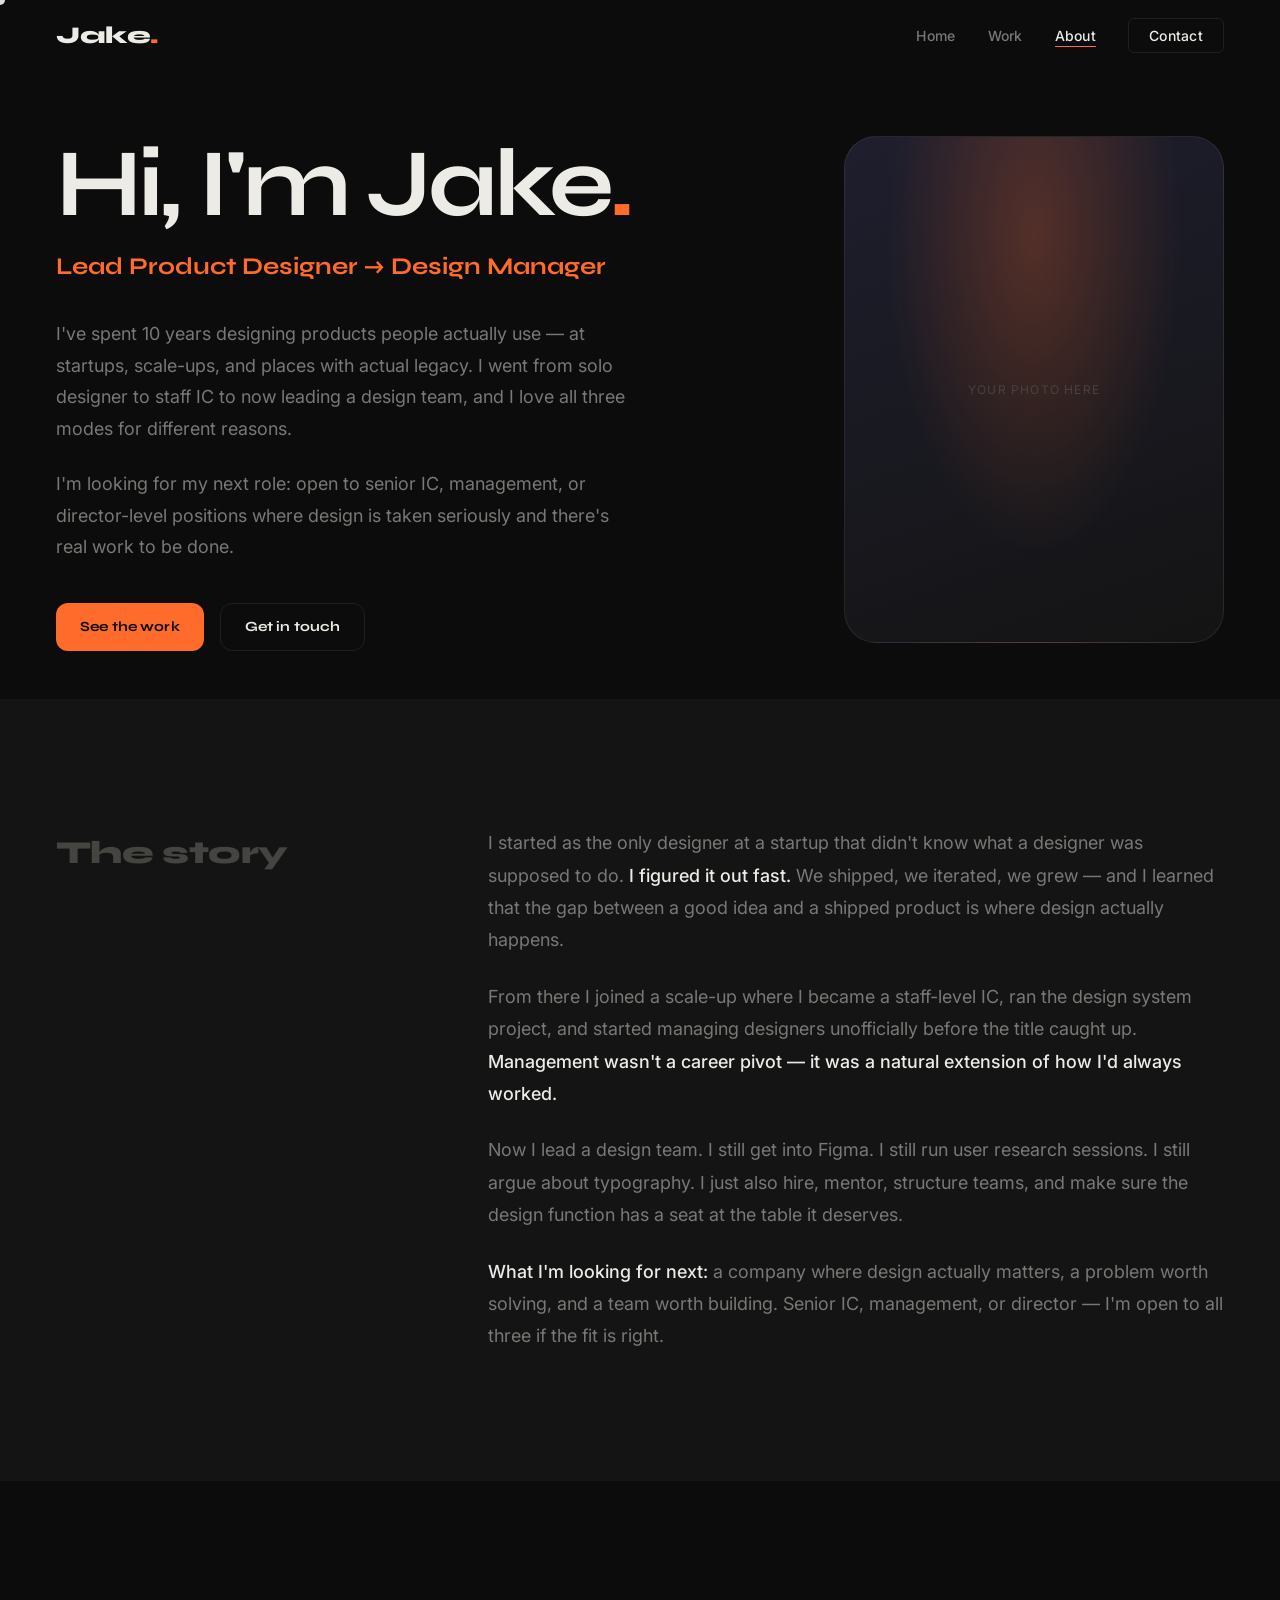
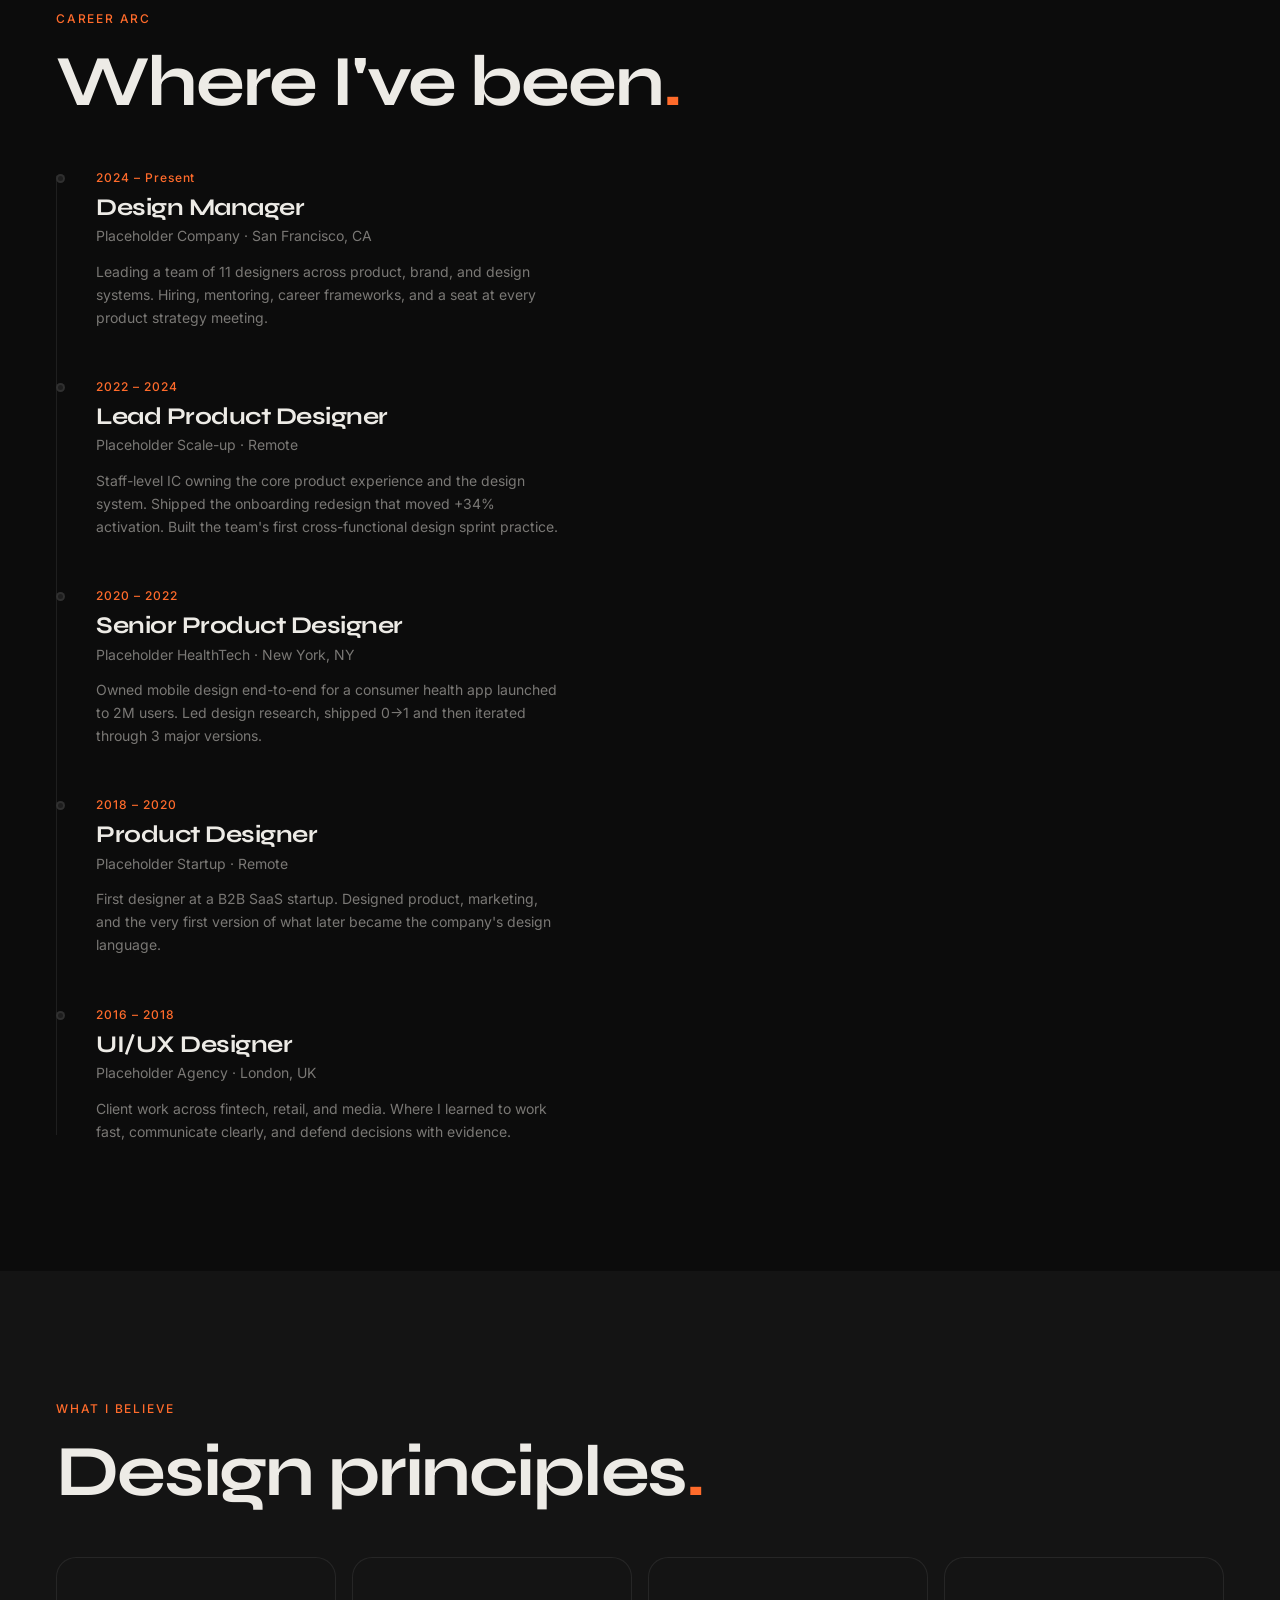
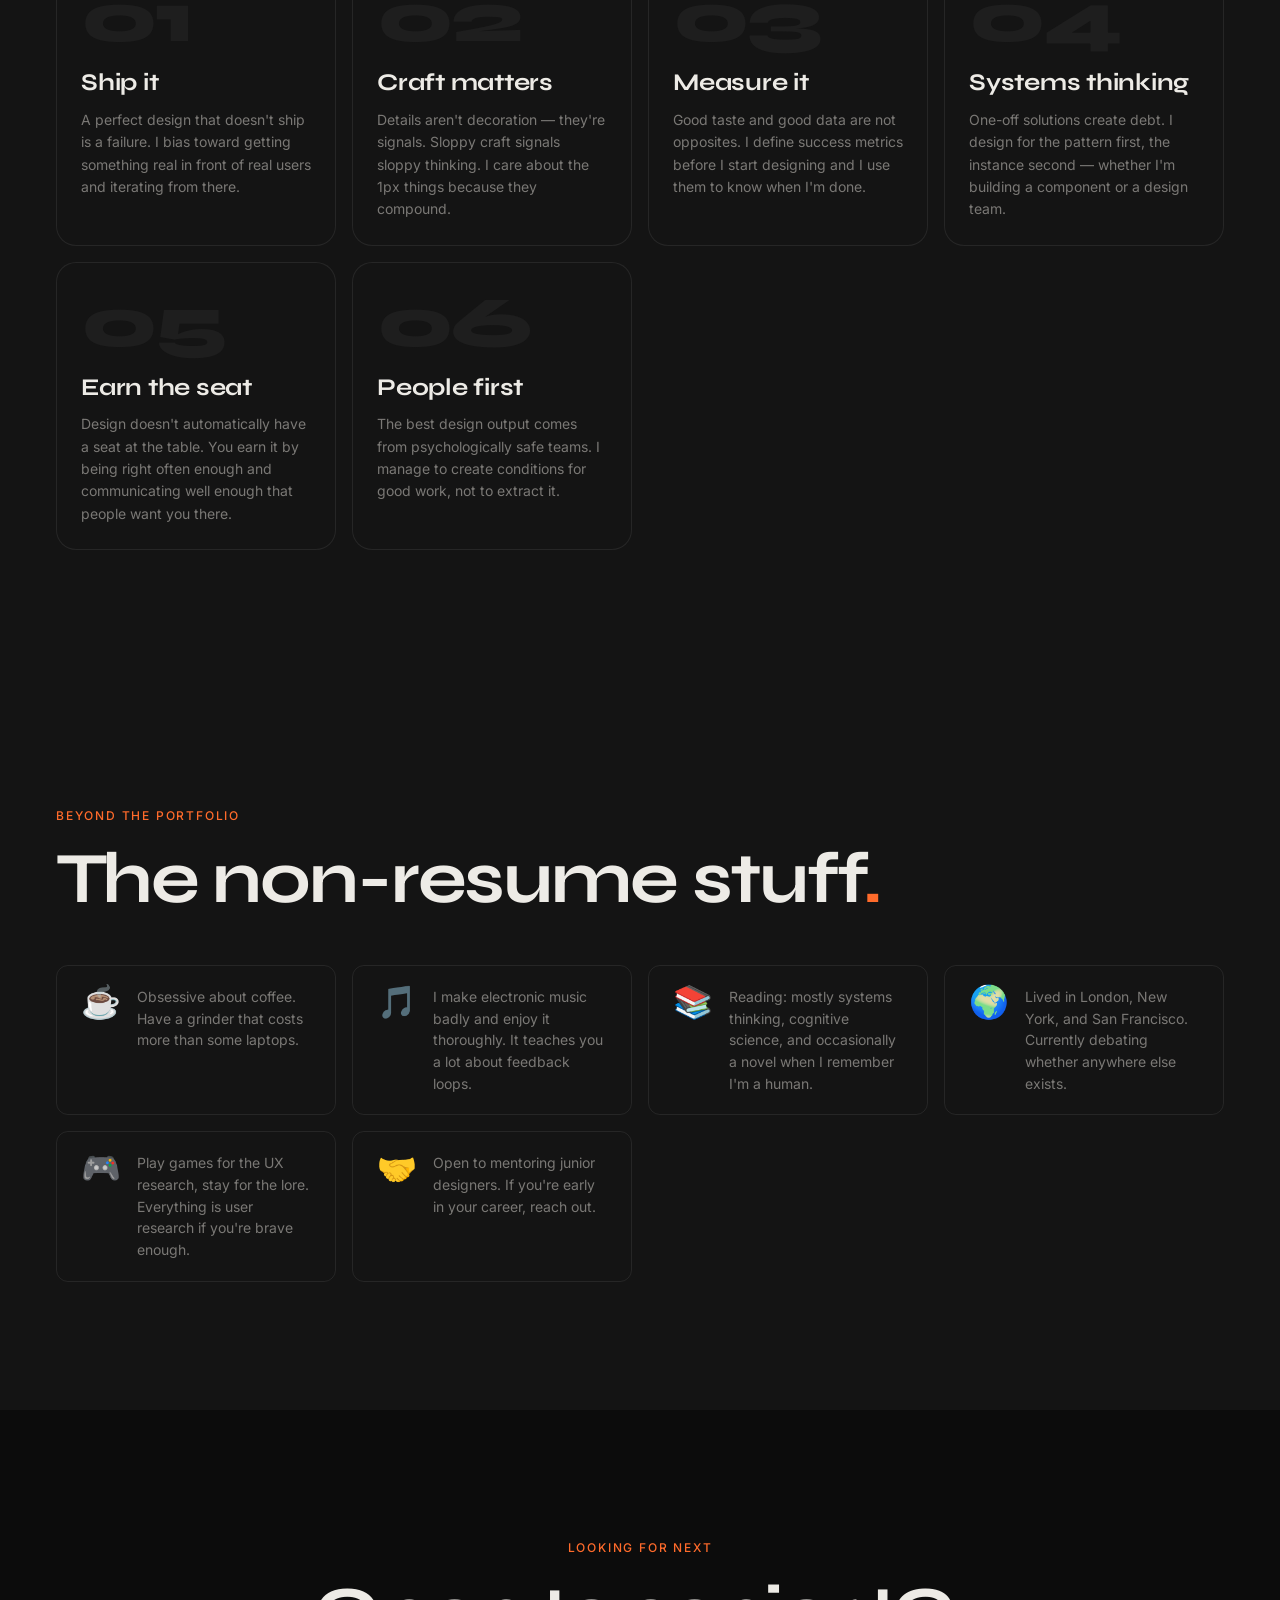
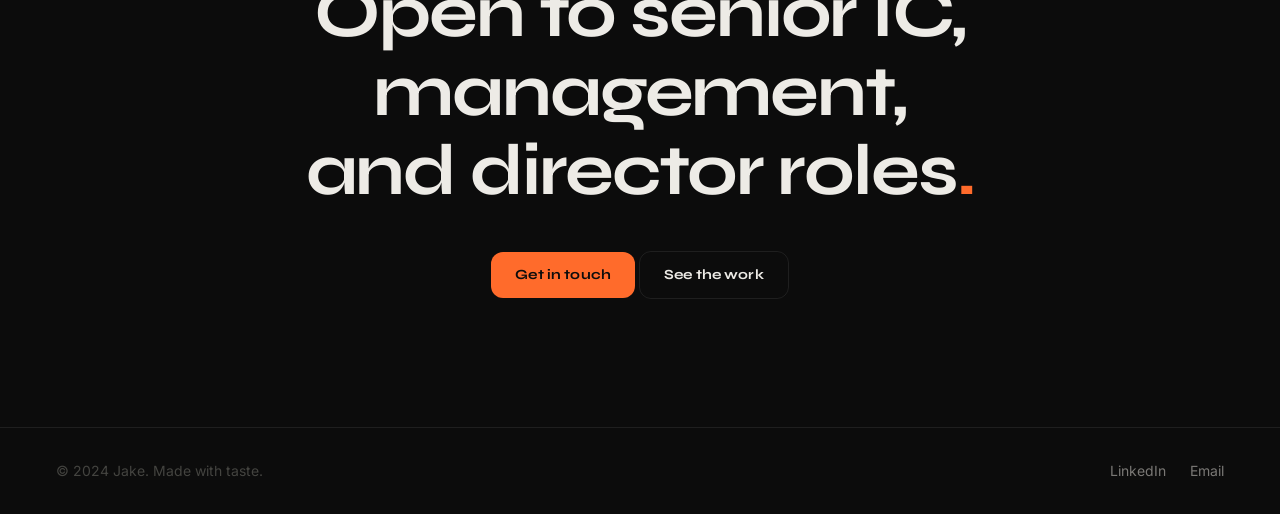
==== about.html @ c05b0c50 "Initial portfolio build — four pages, motion, Spline hero Co-Authored-By: Claude Sonnet 4.6 <noreply" ====
<!DOCTYPE html>
<html lang="en">
<head>
  <meta charset="UTF-8">
  <meta name="viewport" content="width=device-width, initial-scale=1.0">
  <title>About — Jake, Design Manager</title>
  <meta name="description" content="Jake's story — 10 years as a product designer, now leading design teams. IC roots, management mindset, strong opinions about craft.">

  <meta property="og:title" content="About — Jake, Design Manager">
  <meta property="og:description" content="10 years IC. Now building teams. The full story.">
  <meta property="og:image" content="/assets/og/about.png">
  <meta property="og:type" content="website">

  <meta name="twitter:card" content="summary_large_image">
  <meta name="twitter:image" content="/assets/og/about.png">

  <link rel="icon" type="image/svg+xml" href="data:image/svg+xml,<svg xmlns='http://www.w3.org/2000/svg' viewBox='0 0 100 100'><text y='.9em' font-size='90'>J</text></svg>">

  <link rel="preconnect" href="https://fonts.googleapis.com">
  <link rel="preconnect" href="https://fonts.gstatic.com" crossorigin>
  <link href="https://fonts.googleapis.com/css2?family=Syne:wght@400;700;800&family=Inter:wght@400;500&display=swap" rel="stylesheet">

  <link rel="stylesheet" href="css/tokens.css">
  <link rel="stylesheet" href="css/reset.css">
  <link rel="stylesheet" href="css/global.css">
  <link rel="stylesheet" href="css/about.css">
</head>
<body>

  <div class="cursor" aria-hidden="true">
    <div class="cursor__dot"></div>
    <div class="cursor__ring"></div>
  </div>

  <div class="page-overlay" aria-hidden="true"></div>

  <nav class="nav" role="navigation" aria-label="Main navigation">
    <div class="nav__inner container">
      <a href="index.html" class="nav__logo">Jake<span class="accent">.</span></a>
      <button class="nav__toggle" aria-label="Toggle menu" aria-expanded="false">
        <span></span>
        <span></span>
      </button>
      <ul class="nav__links" role="list">
        <li><a href="index.html" class="nav__link">Home</a></li>
        <li><a href="projects.html" class="nav__link">Work</a></li>
        <li><a href="about.html" class="nav__link" aria-current="page">About</a></li>
        <li><a href="contact.html" class="nav__link nav__link--cta">Contact</a></li>
      </ul>
    </div>
  </nav>

  <main id="main">

    <!-- ── About Hero ─────────────────────────────── -->
    <section class="about-hero container">
      <div class="about-hero__inner reveal">
        <div class="about-hero__content">
          <h1 class="about-hero__name">Hi, I'm Jake<span class="accent">.</span></h1>
          <p class="about-hero__title">Lead Product Designer → Design Manager</p>
          <p class="about-hero__intro">
            I've spent 10 years designing products people actually use — at startups, scale-ups, and places with actual legacy. I went from solo designer to staff IC to now leading a design team, and I love all three modes for different reasons.
          </p>
          <p class="about-hero__intro" style="margin-top: -1rem;">
            I'm looking for my next role: open to senior IC, management, or director-level positions where design is taken seriously and there's real work to be done.
          </p>
          <div style="display:flex; gap: var(--space-4); flex-wrap: wrap;">
            <a href="projects.html" class="btn btn--primary magnetic">See the work</a>
            <a href="contact.html" class="btn btn--ghost magnetic">Get in touch</a>
          </div>
        </div>
        <div class="about-hero__photo" role="img" aria-label="Photo of Jake"></div>
      </div>
    </section>

    <!-- ── Story ─────────────────────────────────── -->
    <section class="story section">
      <div class="container story__inner reveal">
        <p class="story__label">The story</p>
        <div class="story__body">
          <p>
            I started as the only designer at a startup that didn't know what a designer was supposed to do. <strong>I figured it out fast.</strong> We shipped, we iterated, we grew — and I learned that the gap between a good idea and a shipped product is where design actually happens.
          </p>
          <p>
            From there I joined a scale-up where I became a staff-level IC, ran the design system project, and started managing designers unofficially before the title caught up. <strong>Management wasn't a career pivot — it was a natural extension of how I'd always worked.</strong>
          </p>
          <p>
            Now I lead a design team. I still get into Figma. I still run user research sessions. I still argue about typography. I just also hire, mentor, structure teams, and make sure the design function has a seat at the table it deserves.
          </p>
          <p>
            <strong>What I'm looking for next:</strong> a company where design actually matters, a problem worth solving, and a team worth building. Senior IC, management, or director — I'm open to all three if the fit is right.
          </p>
        </div>
      </div>
    </section>

    <!-- ── Career Arc ─────────────────────────────── -->
    <section class="section container">
      <p class="section-label reveal">Career Arc</p>
      <h2 class="section-title reveal" style="max-width: 16ch;">Where I've been<span class="accent">.</span></h2>

      <div class="career__timeline">

        <div class="career__item reveal">
          <p class="career__year">2024 – Present</p>
          <h3 class="career__role">Design Manager</h3>
          <p class="career__company">Placeholder Company · San Francisco, CA</p>
          <p class="career__desc">Leading a team of 11 designers across product, brand, and design systems. Hiring, mentoring, career frameworks, and a seat at every product strategy meeting.</p>
        </div>

        <div class="career__item reveal">
          <p class="career__year">2022 – 2024</p>
          <h3 class="career__role">Lead Product Designer</h3>
          <p class="career__company">Placeholder Scale-up · Remote</p>
          <p class="career__desc">Staff-level IC owning the core product experience and the design system. Shipped the onboarding redesign that moved +34% activation. Built the team's first cross-functional design sprint practice.</p>
        </div>

        <div class="career__item reveal">
          <p class="career__year">2020 – 2022</p>
          <h3 class="career__role">Senior Product Designer</h3>
          <p class="career__company">Placeholder HealthTech · New York, NY</p>
          <p class="career__desc">Owned mobile design end-to-end for a consumer health app launched to 2M users. Led design research, shipped 0→1 and then iterated through 3 major versions.</p>
        </div>

        <div class="career__item reveal">
          <p class="career__year">2018 – 2020</p>
          <h3 class="career__role">Product Designer</h3>
          <p class="career__company">Placeholder Startup · Remote</p>
          <p class="career__desc">First designer at a B2B SaaS startup. Designed product, marketing, and the very first version of what later became the company's design language.</p>
        </div>

        <div class="career__item reveal">
          <p class="career__year">2016 – 2018</p>
          <h3 class="career__role">UI/UX Designer</h3>
          <p class="career__company">Placeholder Agency · London, UK</p>
          <p class="career__desc">Client work across fintech, retail, and media. Where I learned to work fast, communicate clearly, and defend decisions with evidence.</p>
        </div>

      </div>
    </section>

    <!-- ── Values ─────────────────────────────────── -->
    <section class="section" style="background: var(--bg-2); padding-inline: 0;">
      <div class="container">
        <p class="section-label reveal">What I believe</p>
        <h2 class="section-title reveal">Design principles<span class="accent">.</span></h2>

        <div class="values__grid">

          <div class="value-card reveal">
            <p class="value-card__number">01</p>
            <h3 class="value-card__title">Ship it</h3>
            <p class="value-card__desc">A perfect design that doesn't ship is a failure. I bias toward getting something real in front of real users and iterating from there.</p>
          </div>

          <div class="value-card reveal">
            <p class="value-card__number">02</p>
            <h3 class="value-card__title">Craft matters</h3>
            <p class="value-card__desc">Details aren't decoration — they're signals. Sloppy craft signals sloppy thinking. I care about the 1px things because they compound.</p>
          </div>

          <div class="value-card reveal">
            <p class="value-card__number">03</p>
            <h3 class="value-card__title">Measure it</h3>
            <p class="value-card__desc">Good taste and good data are not opposites. I define success metrics before I start designing and I use them to know when I'm done.</p>
          </div>

          <div class="value-card reveal">
            <p class="value-card__number">04</p>
            <h3 class="value-card__title">Systems thinking</h3>
            <p class="value-card__desc">One-off solutions create debt. I design for the pattern first, the instance second — whether I'm building a component or a design team.</p>
          </div>

          <div class="value-card reveal">
            <p class="value-card__number">05</p>
            <h3 class="value-card__title">Earn the seat</h3>
            <p class="value-card__desc">Design doesn't automatically have a seat at the table. You earn it by being right often enough and communicating well enough that people want you there.</p>
          </div>

          <div class="value-card reveal">
            <p class="value-card__number">06</p>
            <h3 class="value-card__title">People first</h3>
            <p class="value-card__desc">The best design output comes from psychologically safe teams. I manage to create conditions for good work, not to extract it.</p>
          </div>

        </div>
      </div>
    </section>

    <!-- ── Fun Facts ──────────────────────────────── -->
    <section class="fun-facts section">
      <div class="container">
        <p class="section-label reveal">Beyond the portfolio</p>
        <h2 class="section-title reveal">The non-resume stuff<span class="accent">.</span></h2>

        <ul class="facts-list" role="list">
          <li class="fact-item reveal">
            <span class="fact-item__emoji" aria-hidden="true">☕</span>
            <p class="fact-item__text">Obsessive about coffee. Have a grinder that costs more than some laptops.</p>
          </li>
          <li class="fact-item reveal">
            <span class="fact-item__emoji" aria-hidden="true">🎵</span>
            <p class="fact-item__text">I make electronic music badly and enjoy it thoroughly. It teaches you a lot about feedback loops.</p>
          </li>
          <li class="fact-item reveal">
            <span class="fact-item__emoji" aria-hidden="true">📚</span>
            <p class="fact-item__text">Reading: mostly systems thinking, cognitive science, and occasionally a novel when I remember I'm a human.</p>
          </li>
          <li class="fact-item reveal">
            <span class="fact-item__emoji" aria-hidden="true">🌍</span>
            <p class="fact-item__text">Lived in London, New York, and San Francisco. Currently debating whether anywhere else exists.</p>
          </li>
          <li class="fact-item reveal">
            <span class="fact-item__emoji" aria-hidden="true">🎮</span>
            <p class="fact-item__text">Play games for the UX research, stay for the lore. Everything is user research if you're brave enough.</p>
          </li>
          <li class="fact-item reveal">
            <span class="fact-item__emoji" aria-hidden="true">🤝</span>
            <p class="fact-item__text">Open to mentoring junior designers. If you're early in your career, reach out.</p>
          </li>
        </ul>
      </div>
    </section>

    <!-- ── CTA ───────────────────────────────────── -->
    <section class="contact-cta section">
      <div class="container">
        <div class="reveal" style="text-align:center">
          <p class="section-label">Looking for next</p>
          <h2 class="contact-cta__title" style="font-size: var(--text-3xl); letter-spacing:-0.03em; line-height:1.1; margin-bottom: var(--space-10);">
            Open to senior IC, management,<br>and director roles<span class="accent">.</span>
          </h2>
          <div class="contact-cta__actions">
            <a href="contact.html" class="btn btn--primary magnetic">Get in touch</a>
            <a href="projects.html" class="btn btn--ghost magnetic">See the work</a>
          </div>
        </div>
      </div>
    </section>

  </main>

  <footer class="footer">
    <div class="container footer__inner">
      <p class="footer__copy">© 2024 Jake. Made with taste.</p>
      <div class="footer__links">
        <a href="https://linkedin.com/in/jake" target="_blank" rel="noopener noreferrer">LinkedIn</a>
        <a href="mailto:hello@jake.design">Email</a>
      </div>
    </div>
  </footer>

  <script src="js/cursor.js" defer></script>
  <script src="js/transitions.js" defer></script>
  <script src="js/reveal.js" defer></script>
  <script src="js/tilt.js" defer></script>
  <script src="js/magnetic.js" defer></script>
  <script src="js/easter-egg.js" defer></script>
  <script src="js/nav.js" defer></script>

</body>
</html>
---- css/tokens.css ----
:root {
  --bg:            #0C0C0C;
  --bg-2:          #141414;
  --bg-3:          #1E1E1E;
  --text:          #EDEBE6;
  --text-muted:    #7A7875;
  --text-dim:      #444440;
  --accent:        #FF6B2B;
  --accent-light:  #FF8F5A;
  --accent-bg:     rgba(255, 107, 43, 0.12);
  --border:        rgba(255, 255, 255, 0.08);
  --border-hover:  rgba(255, 255, 255, 0.16);

  --font-display: 'Syne', sans-serif;
  --font-body:    'Inter', sans-serif;

  --text-xs:   0.75rem;
  --text-s:    0.875rem;
  --text-base: 1rem;
  --text-m:    1.125rem;
  --text-l:    1.5rem;
  --text-xl:   2rem;
  --text-2xl:  3rem;
  --text-3xl:  clamp(2.5rem, 6vw, 4.5rem);
  --text-4xl:  clamp(3rem, 8vw, 6rem);

  --space-1:  0.25rem;
  --space-2:  0.5rem;
  --space-3:  0.75rem;
  --space-4:  1rem;
  --space-5:  1.25rem;
  --space-6:  1.5rem;
  --space-8:  2rem;
  --space-10: 2.5rem;
  --space-12: 3rem;
  --space-16: 4rem;
  --space-20: 5rem;
  --space-24: 6rem;
  --space-32: 8rem;

  --container: 1280px;
  --gutter:    clamp(1.25rem, 5vw, 3.5rem);
  --nav-h:     72px;

  --radius-s:  6px;
  --radius-m:  12px;
  --radius-l:  20px;
  --radius-xl: 32px;

  --ease-expo:    cubic-bezier(0.16, 1, 0.3, 1);
  --ease-in-out:  cubic-bezier(0.65, 0, 0.35, 1);
  --ease-spring:  cubic-bezier(0.34, 1.56, 0.64, 1);

  --dur-fast: 150ms;
  --dur-base: 300ms;
  --dur-slow: 600ms;
  --dur-page: 450ms;
}
---- css/global.css ----
/* ── Layout ─────────────────────────────────────── */
.container {
  max-width: var(--container);
  margin-inline: auto;
  padding-inline: var(--gutter);
}

.section {
  padding-block: clamp(5rem, 10vw, 9rem);
}

/* ── Custom Cursor ──────────────────────────────── */
@media (pointer: fine) {
  body { cursor: none; }
  a, button, [role="button"] { cursor: none; }
}

.cursor {
  position: fixed;
  top: 0; left: 0;
  pointer-events: none;
  z-index: 9999;
  mix-blend-mode: difference;
}

.cursor__dot {
  position: absolute;
  width: 10px; height: 10px;
  background: var(--text);
  border-radius: 50%;
  transform: translate(-50%, -50%);
  transition: width var(--dur-base) var(--ease-expo),
              height var(--dur-base) var(--ease-expo),
              opacity var(--dur-base);
}

.cursor__ring {
  position: absolute;
  width: 40px; height: 40px;
  border: 1.5px solid var(--text);
  border-radius: 50%;
  transform: translate(-50%, -50%);
  transition: width var(--dur-slow) var(--ease-expo),
              height var(--dur-slow) var(--ease-expo),
              opacity var(--dur-slow);
}

body.cursor-hover .cursor__dot { width: 6px; height: 6px; opacity: 0.5; }
body.cursor-hover .cursor__ring { width: 56px; height: 56px; }
body.cursor-clicking .cursor__dot { width: 14px; height: 14px; }
body.cursor-clicking .cursor__ring { width: 32px; height: 32px; }

/* ── Page Transition ────────────────────────────── */
.page-overlay {
  position: fixed;
  inset: 0;
  background: var(--bg);
  z-index: 9000;
  pointer-events: none;
  opacity: 0;
  transition: opacity var(--dur-page) var(--ease-in-out);
}
.page-overlay.active { opacity: 1; pointer-events: all; }

main {
  opacity: 1;
  transform: translateY(0);
  transition: opacity var(--dur-page) var(--ease-expo),
              transform var(--dur-page) var(--ease-expo);
}
main.page-enter {
  opacity: 0;
  transform: translateY(24px);
}

/* ── Navigation ─────────────────────────────────── */
.nav {
  position: fixed;
  top: 0; left: 0; right: 0;
  z-index: 100;
  height: var(--nav-h);
  transition: background var(--dur-base), backdrop-filter var(--dur-base);
}

.nav.scrolled {
  background: rgba(12, 12, 12, 0.8);
  backdrop-filter: blur(20px);
  -webkit-backdrop-filter: blur(20px);
  border-bottom: 1px solid var(--border);
}

.nav__inner {
  display: flex;
  align-items: center;
  justify-content: space-between;
  height: 100%;
}

.nav__logo {
  font-family: var(--font-display);
  font-weight: 800;
  font-size: var(--text-l);
  letter-spacing: -0.02em;
  transition: opacity var(--dur-fast);
}
.nav__logo:hover { opacity: 0.7; }
.nav__logo .accent { color: var(--accent); }

.nav__links {
  display: flex;
  align-items: center;
  gap: var(--space-8);
}

.nav__link {
  font-size: var(--text-s);
  font-weight: 500;
  letter-spacing: 0.02em;
  color: var(--text-muted);
  transition: color var(--dur-fast);
  position: relative;
}
.nav__link::after {
  content: '';
  position: absolute;
  bottom: -3px;
  left: 0; right: 0;
  height: 1px;
  background: var(--accent);
  transform: scaleX(0);
  transform-origin: left;
  transition: transform var(--dur-base) var(--ease-expo);
}
.nav__link:hover,
.nav__link[aria-current="page"] { color: var(--text); }
.nav__link:hover::after,
.nav__link[aria-current="page"]::after { transform: scaleX(1); }

.nav__link--cta {
  color: var(--text);
  border: 1px solid var(--border);
  padding: var(--space-2) var(--space-5);
  border-radius: var(--radius-s);
  transition: border-color var(--dur-fast), background var(--dur-fast);
}
.nav__link--cta::after { display: none; }
.nav__link--cta:hover {
  border-color: var(--accent);
  background: var(--accent-bg);
  color: var(--text);
}

.nav__toggle {
  display: none;
  flex-direction: column;
  gap: 5px;
  padding: var(--space-2);
}
.nav__toggle span {
  display: block;
  width: 24px; height: 1.5px;
  background: var(--text);
  transition: transform var(--dur-base) var(--ease-expo), opacity var(--dur-base);
}
.nav__toggle[aria-expanded="true"] span:nth-child(1) { transform: translateY(6.5px) rotate(45deg); }
.nav__toggle[aria-expanded="true"] span:nth-child(2) { transform: translateY(-6.5px) rotate(-45deg); }

@media (max-width: 768px) {
  .nav__toggle { display: flex; }
  .nav__links {
    position: fixed;
    inset: 0;
    flex-direction: column;
    justify-content: center;
    background: var(--bg);
    opacity: 0;
    pointer-events: none;
    transition: opacity var(--dur-base) var(--ease-expo);
    font-size: var(--text-xl);
    gap: var(--space-8);
  }
  .nav__links.open { opacity: 1; pointer-events: all; }
  .nav__link { font-size: var(--text-xl); color: var(--text); }
  .nav__link--cta { border: none; padding: 0; }
}

/* ── Shared Buttons ─────────────────────────────── */
.btn {
  display: inline-flex;
  align-items: center;
  gap: var(--space-2);
  padding: var(--space-3) var(--space-6);
  border-radius: var(--radius-m);
  font-family: var(--font-display);
  font-weight: 700;
  font-size: var(--text-s);
  letter-spacing: 0.01em;
  transition: background var(--dur-base) var(--ease-expo),
              color var(--dur-base),
              border-color var(--dur-base),
              transform var(--dur-base) var(--ease-spring),
              box-shadow var(--dur-base);
  position: relative;
  overflow: hidden;
}

.btn--primary {
  background: var(--accent);
  color: var(--bg);
}
.btn--primary:hover {
  background: var(--accent-light);
  transform: translateY(-2px);
  box-shadow: 0 12px 32px rgba(255, 107, 43, 0.35);
}

.btn--ghost {
  border: 1px solid var(--border);
  color: var(--text);
}
.btn--ghost:hover {
  border-color: var(--accent);
  color: var(--accent);
  transform: translateY(-2px);
}

/* ── Section Labels ─────────────────────────────── */
.section-label {
  font-size: var(--text-xs);
  font-weight: 500;
  letter-spacing: 0.15em;
  text-transform: uppercase;
  color: var(--accent);
  margin-bottom: var(--space-4);
}

.section-title {
  font-size: var(--text-3xl);
  letter-spacing: -0.03em;
  line-height: 1.05;
  margin-bottom: var(--space-12);
}

.section-header {
  margin-bottom: var(--space-12);
}

.section-footer {
  margin-top: var(--space-12);
  text-align: center;
}

/* ── Project Cards ──────────────────────────────── */
.projects-grid {
  display: grid;
  grid-template-columns: repeat(auto-fill, minmax(340px, 1fr));
  gap: var(--space-6);
}

.project-card {
  background: var(--bg-2);
  border-radius: var(--radius-l);
  overflow: hidden;
  border: 1px solid var(--border);
  transition: border-color var(--dur-base), transform var(--dur-slow) var(--ease-expo),
              box-shadow var(--dur-slow) var(--ease-expo);
  transform-style: preserve-3d;
  will-change: transform;
}
.project-card:hover {
  border-color: var(--border-hover);
  box-shadow: 0 24px 60px rgba(0, 0, 0, 0.5);
}

.project-card__link { display: block; }

.project-card__visual {
  aspect-ratio: 16 / 10;
  background: var(--grad, var(--bg-3));
  position: relative;
  overflow: hidden;
}
.project-card__visual-inner {
  position: absolute;
  inset: 0;
  background:
    radial-gradient(circle at 30% 50%, rgba(255,255,255,0.04) 0%, transparent 60%),
    radial-gradient(circle at 80% 20%, rgba(255,255,255,0.03) 0%, transparent 50%);
}

.project-card__body {
  padding: var(--space-6);
}

.project-card__tags {
  display: flex;
  flex-wrap: wrap;
  gap: var(--space-2);
  margin-bottom: var(--space-4);
}

.tag {
  font-size: var(--text-xs);
  font-weight: 500;
  letter-spacing: 0.05em;
  padding: var(--space-1) var(--space-3);
  border-radius: 100px;
  border: 1px solid var(--border);
  color: var(--text-muted);
  transition: border-color var(--dur-fast), color var(--dur-fast);
}
.project-card:hover .tag { border-color: var(--border-hover); }

.project-card__title {
  font-size: var(--text-l);
  letter-spacing: -0.02em;
  margin-bottom: var(--space-2);
  transition: color var(--dur-fast);
}
.project-card:hover .project-card__title { color: var(--accent-light); }

.project-card__desc {
  font-size: var(--text-s);
  color: var(--text-muted);
  line-height: 1.55;
  margin-bottom: var(--space-5);
}

.project-card__metrics {
  display: flex;
  flex-wrap: wrap;
  gap: var(--space-2);
  margin-bottom: var(--space-5);
}

.metric {
  font-size: var(--text-xs);
  font-weight: 700;
  font-family: var(--font-display);
  color: var(--accent);
  background: var(--accent-bg);
  padding: var(--space-1) var(--space-3);
  border-radius: 100px;
}

.project-card__footer {
  display: flex;
  justify-content: space-between;
  align-items: center;
  border-top: 1px solid var(--border);
  padding-top: var(--space-4);
}

.project-card__role {
  font-size: var(--text-xs);
  font-weight: 500;
  color: var(--text-muted);
}

.project-card__year {
  font-size: var(--text-xs);
  color: var(--text-dim);
}

/* ── Accent color ───────────────────────────────── */
.accent { color: var(--accent); }

/* ── Scroll Reveal ──────────────────────────────── */
.reveal {
  opacity: 0;
  transform: translateY(32px);
  transition: opacity var(--dur-slow) var(--ease-expo),
              transform var(--dur-slow) var(--ease-expo);
}
.reveal.visible {
  opacity: 1;
  transform: translateY(0);
}

@media (prefers-reduced-motion: reduce) {
  .reveal { opacity: 1; transform: none; transition: none; }
}

/* ── Footer ─────────────────────────────────────── */
.footer {
  border-top: 1px solid var(--border);
  padding-block: var(--space-8);
}

.footer__inner {
  display: flex;
  justify-content: space-between;
  align-items: center;
  flex-wrap: wrap;
  gap: var(--space-4);
}

.footer__copy {
  font-size: var(--text-s);
  color: var(--text-dim);
}

.footer__links {
  display: flex;
  gap: var(--space-6);
}

.footer__links a {
  font-size: var(--text-s);
  color: var(--text-muted);
  transition: color var(--dur-fast);
}
.footer__links a:hover { color: var(--text); }

/* ── Focus styles ───────────────────────────────── */
:focus-visible {
  outline: 2px solid var(--accent);
  outline-offset: 3px;
  border-radius: var(--radius-s);
}

/* ── Utility ────────────────────────────────────── */
.sr-only {
  position: absolute;
  width: 1px; height: 1px;
  padding: 0; margin: -1px;
  overflow: hidden;
  clip: rect(0,0,0,0);
  white-space: nowrap;
  border: 0;
}
---- css/about.css ----
/* ── About Hero ──────────────────────────────────── */
.about-hero {
  padding-top: calc(var(--nav-h) + var(--space-16));
  padding-bottom: var(--space-12);
}

.about-hero__inner {
  display: grid;
  grid-template-columns: 1fr 380px;
  align-items: start;
  gap: var(--space-16);
}

.about-hero__name {
  font-size: var(--text-4xl);
  letter-spacing: -0.04em;
  line-height: 1.0;
  margin-bottom: var(--space-4);
}

.about-hero__title {
  font-size: var(--text-l);
  color: var(--accent);
  font-family: var(--font-display);
  font-weight: 700;
  margin-bottom: var(--space-8);
}

.about-hero__intro {
  font-size: var(--text-m);
  color: var(--text-muted);
  line-height: 1.75;
  max-width: 52ch;
  margin-bottom: var(--space-10);
}

.about-hero__photo {
  aspect-ratio: 3 / 4;
  border-radius: var(--radius-xl);
  background:
    radial-gradient(ellipse at 50% 20%, rgba(255, 107, 43, 0.25) 0%, transparent 55%),
    linear-gradient(160deg, #1E1E2E 0%, #141414 100%);
  border: 1px solid var(--border);
  position: relative;
  overflow: hidden;
}
.about-hero__photo::after {
  content: 'Your photo here';
  position: absolute;
  inset: 0;
  display: flex;
  align-items: center;
  justify-content: center;
  font-size: var(--text-xs);
  letter-spacing: 0.1em;
  text-transform: uppercase;
  color: var(--text-dim);
}

/* ── Story ───────────────────────────────────────── */
.story {
  background: var(--bg-2);
}

.story__inner {
  display: grid;
  grid-template-columns: 1fr 2fr;
  gap: var(--space-16);
  align-items: start;
}

.story__label {
  font-family: var(--font-display);
  font-weight: 800;
  font-size: var(--text-xl);
  letter-spacing: -0.02em;
  color: var(--text-dim);
  position: sticky;
  top: calc(var(--nav-h) + var(--space-8));
}

.story__body p {
  font-size: var(--text-m);
  color: var(--text-muted);
  line-height: 1.8;
  margin-bottom: var(--space-6);
}
.story__body p:last-child { margin-bottom: 0; }

.story__body strong { color: var(--text); font-weight: 500; }

/* ── Career Arc ──────────────────────────────────── */
.career {
  --line-color: var(--border);
}

.career__timeline {
  position: relative;
  padding-left: var(--space-10);
}

.career__timeline::before {
  content: '';
  position: absolute;
  left: 0;
  top: 8px;
  bottom: 8px;
  width: 1px;
  background: var(--border);
}

.career__item {
  position: relative;
  padding-bottom: var(--space-12);
}
.career__item:last-child { padding-bottom: 0; }

.career__item::before {
  content: '';
  position: absolute;
  left: calc(-1 * var(--space-10));
  top: 6px;
  width: 9px; height: 9px;
  border-radius: 50%;
  background: var(--bg-3);
  border: 2px solid var(--border);
  transition: border-color var(--dur-base), background var(--dur-base);
}
.career__item:hover::before {
  border-color: var(--accent);
  background: var(--accent);
}

.career__year {
  font-size: var(--text-xs);
  font-weight: 500;
  letter-spacing: 0.08em;
  color: var(--accent);
  margin-bottom: var(--space-2);
}

.career__role {
  font-family: var(--font-display);
  font-weight: 700;
  font-size: var(--text-l);
  letter-spacing: -0.02em;
  margin-bottom: var(--space-1);
}

.career__company {
  font-size: var(--text-s);
  color: var(--text-muted);
  margin-bottom: var(--space-3);
}

.career__desc {
  font-size: var(--text-s);
  color: var(--text-muted);
  line-height: 1.65;
  max-width: 52ch;
}

/* ── Values ──────────────────────────────────────── */
.values__grid {
  display: grid;
  grid-template-columns: repeat(auto-fill, minmax(260px, 1fr));
  gap: var(--space-4);
}

.value-card {
  padding: var(--space-6);
  background: var(--bg-2);
  border-radius: var(--radius-l);
  border: 1px solid var(--border);
  transition: border-color var(--dur-base), transform var(--dur-slow) var(--ease-expo);
}
.value-card:hover {
  border-color: var(--border-hover);
  transform: translateY(-4px);
}

.value-card__number {
  font-family: var(--font-display);
  font-weight: 800;
  font-size: var(--text-3xl);
  color: var(--bg-3);
  line-height: 1;
  margin-bottom: var(--space-4);
  letter-spacing: -0.04em;
}

.value-card__title {
  font-family: var(--font-display);
  font-weight: 700;
  font-size: var(--text-l);
  margin-bottom: var(--space-3);
  letter-spacing: -0.01em;
}

.value-card__desc {
  font-size: var(--text-s);
  color: var(--text-muted);
  line-height: 1.6;
}

/* ── Fun Facts ───────────────────────────────────── */
.fun-facts {
  background: var(--bg-2);
}

.facts-list {
  display: grid;
  grid-template-columns: repeat(auto-fill, minmax(240px, 1fr));
  gap: var(--space-4);
}

.fact-item {
  padding: var(--space-5) var(--space-6);
  border-radius: var(--radius-m);
  border: 1px solid var(--border);
  display: flex;
  align-items: flex-start;
  gap: var(--space-4);
  transition: border-color var(--dur-base);
}
.fact-item:hover { border-color: var(--border-hover); }

.fact-item__emoji {
  font-size: var(--text-xl);
  line-height: 1;
  flex-shrink: 0;
}

.fact-item__text {
  font-size: var(--text-s);
  color: var(--text-muted);
  line-height: 1.55;
}

/* ── Responsive ──────────────────────────────────── */
@media (max-width: 960px) {
  .about-hero__inner { grid-template-columns: 1fr; }
  .about-hero__photo { max-width: 320px; aspect-ratio: 1; }
  .story__inner { grid-template-columns: 1fr; gap: var(--space-8); }
  .story__label { position: static; }
}
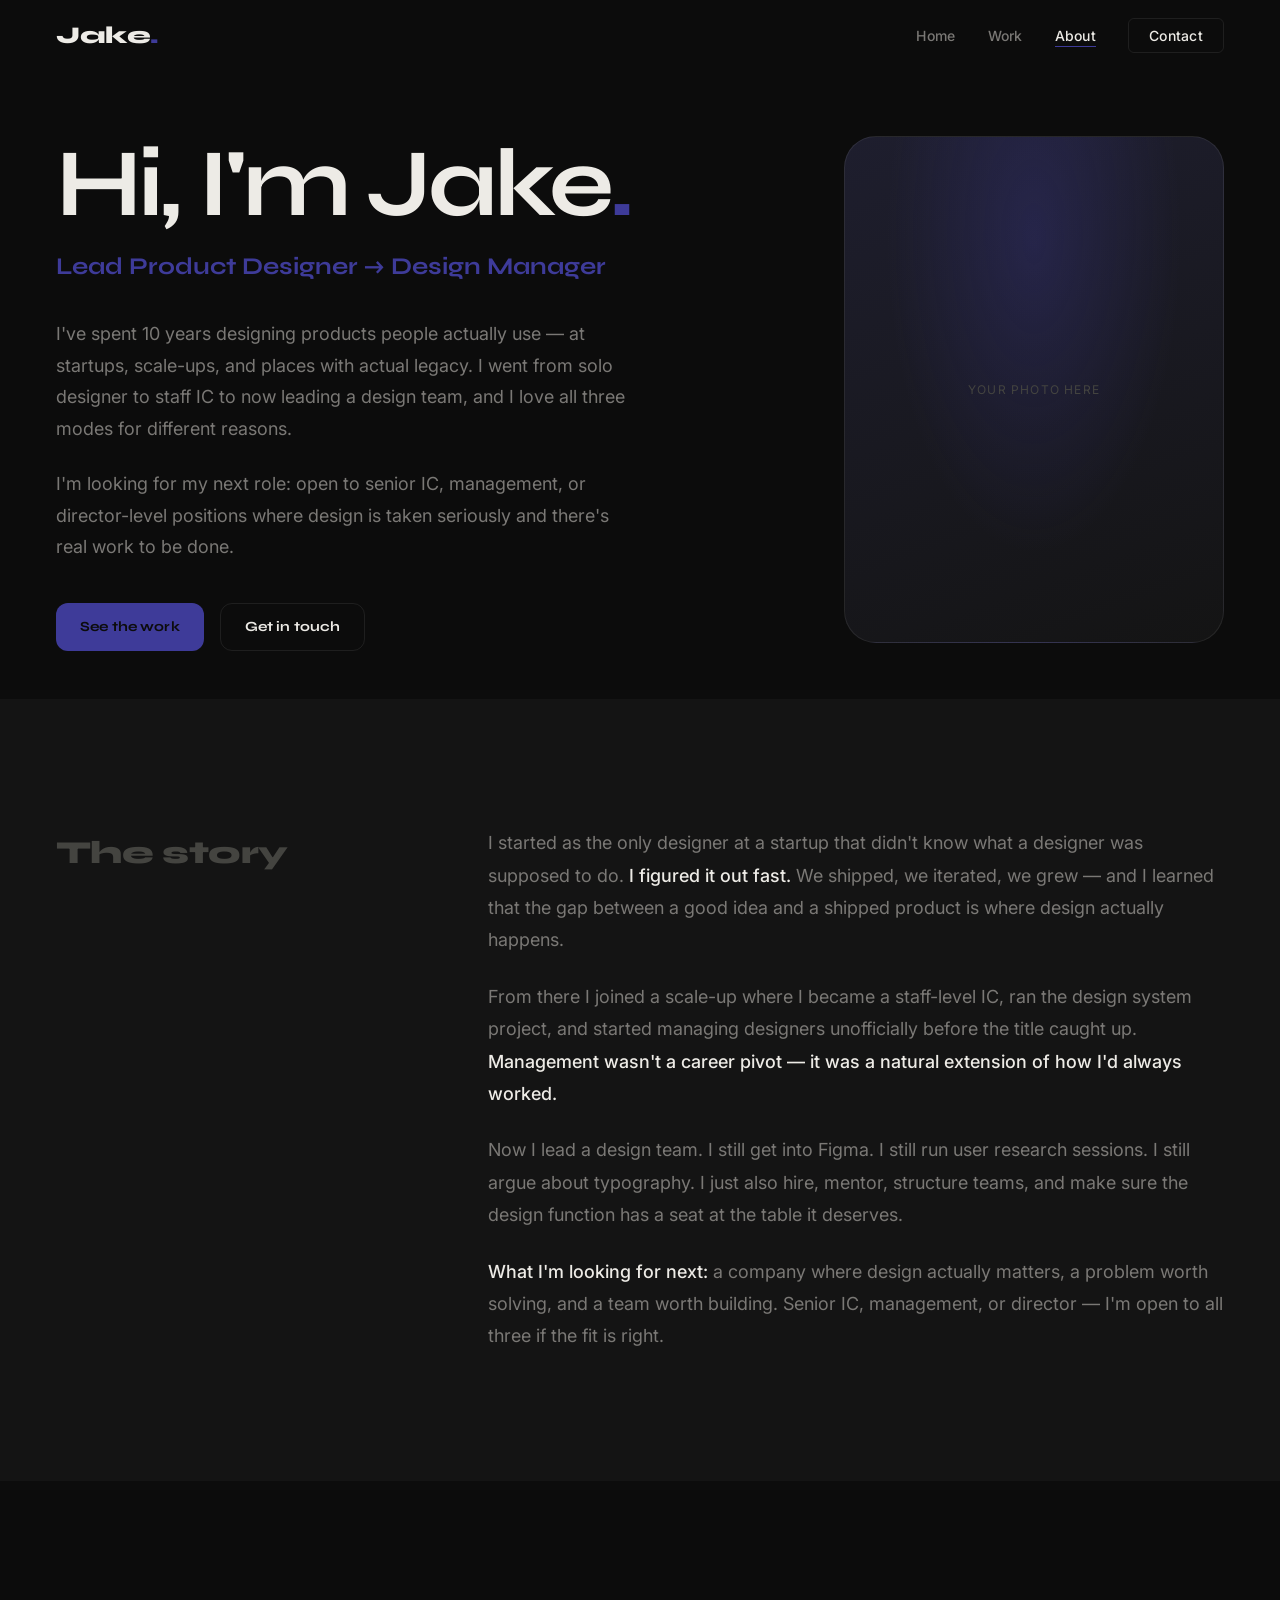
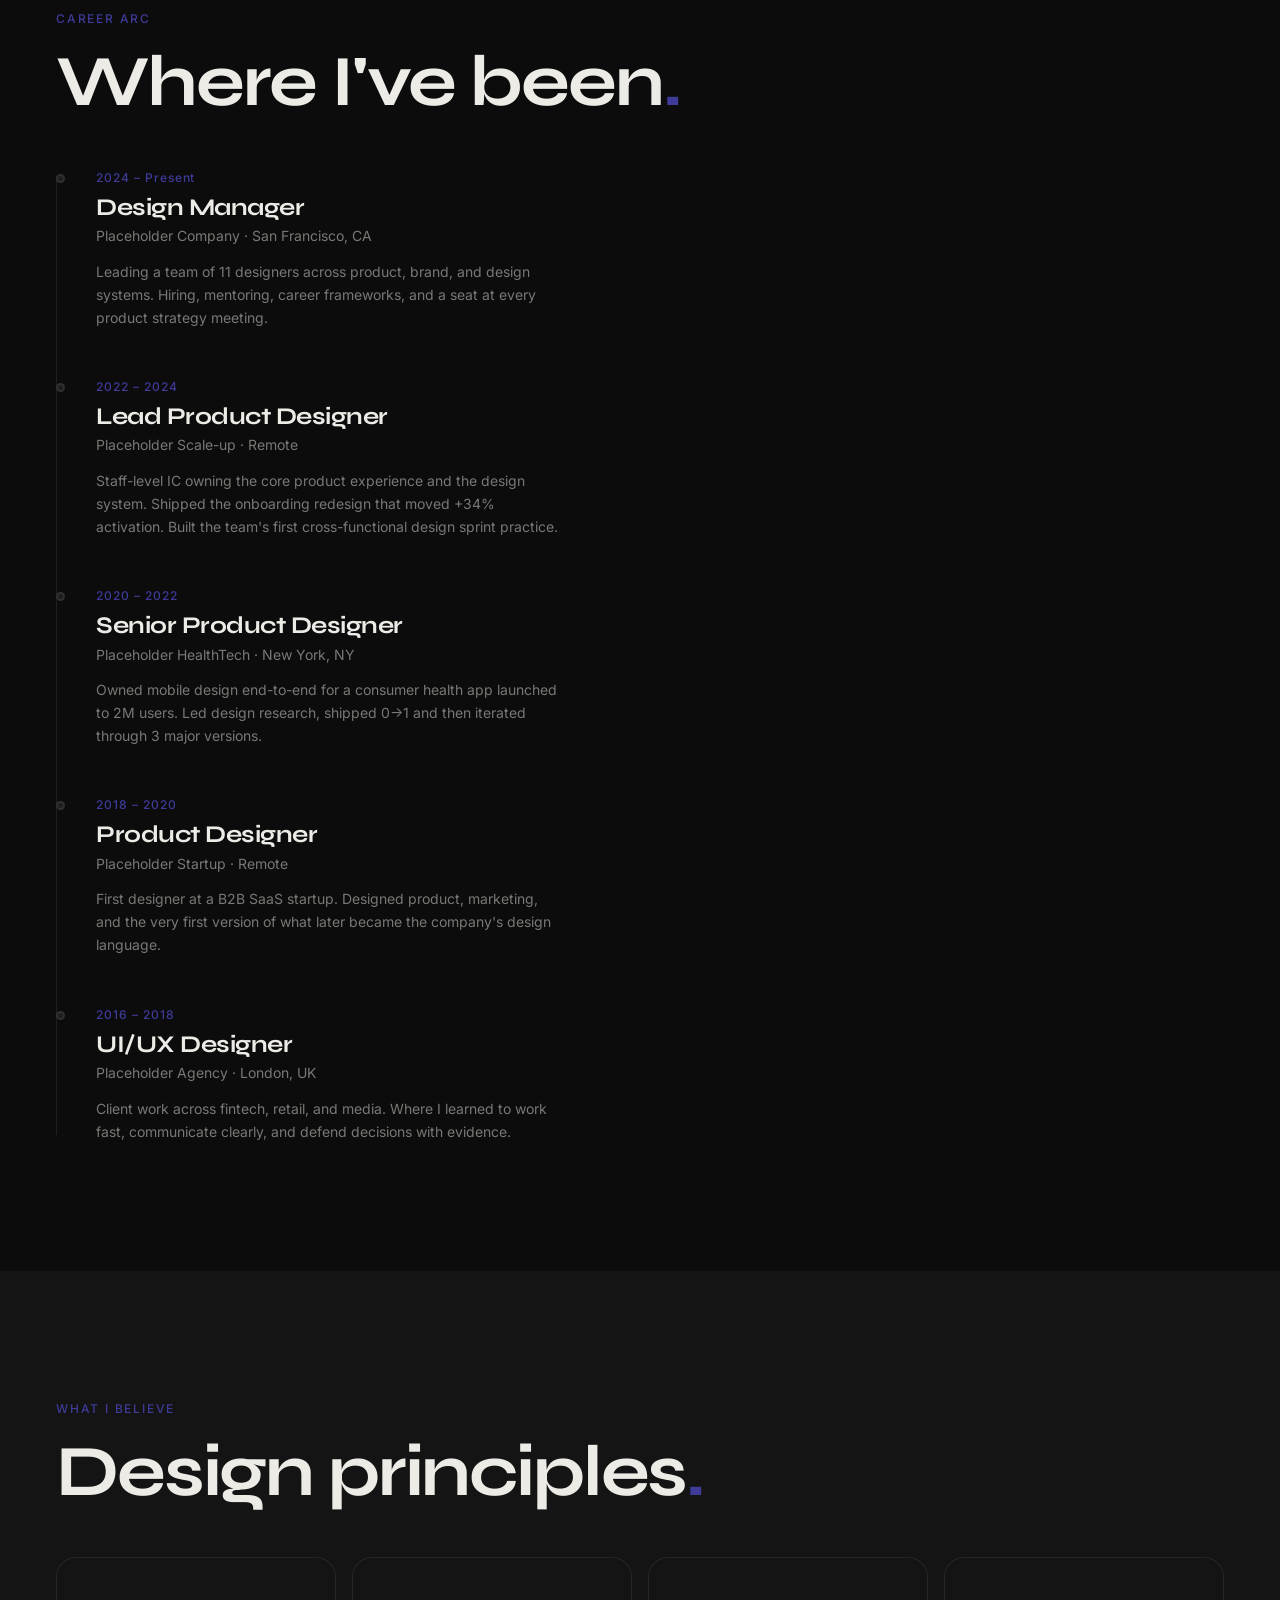
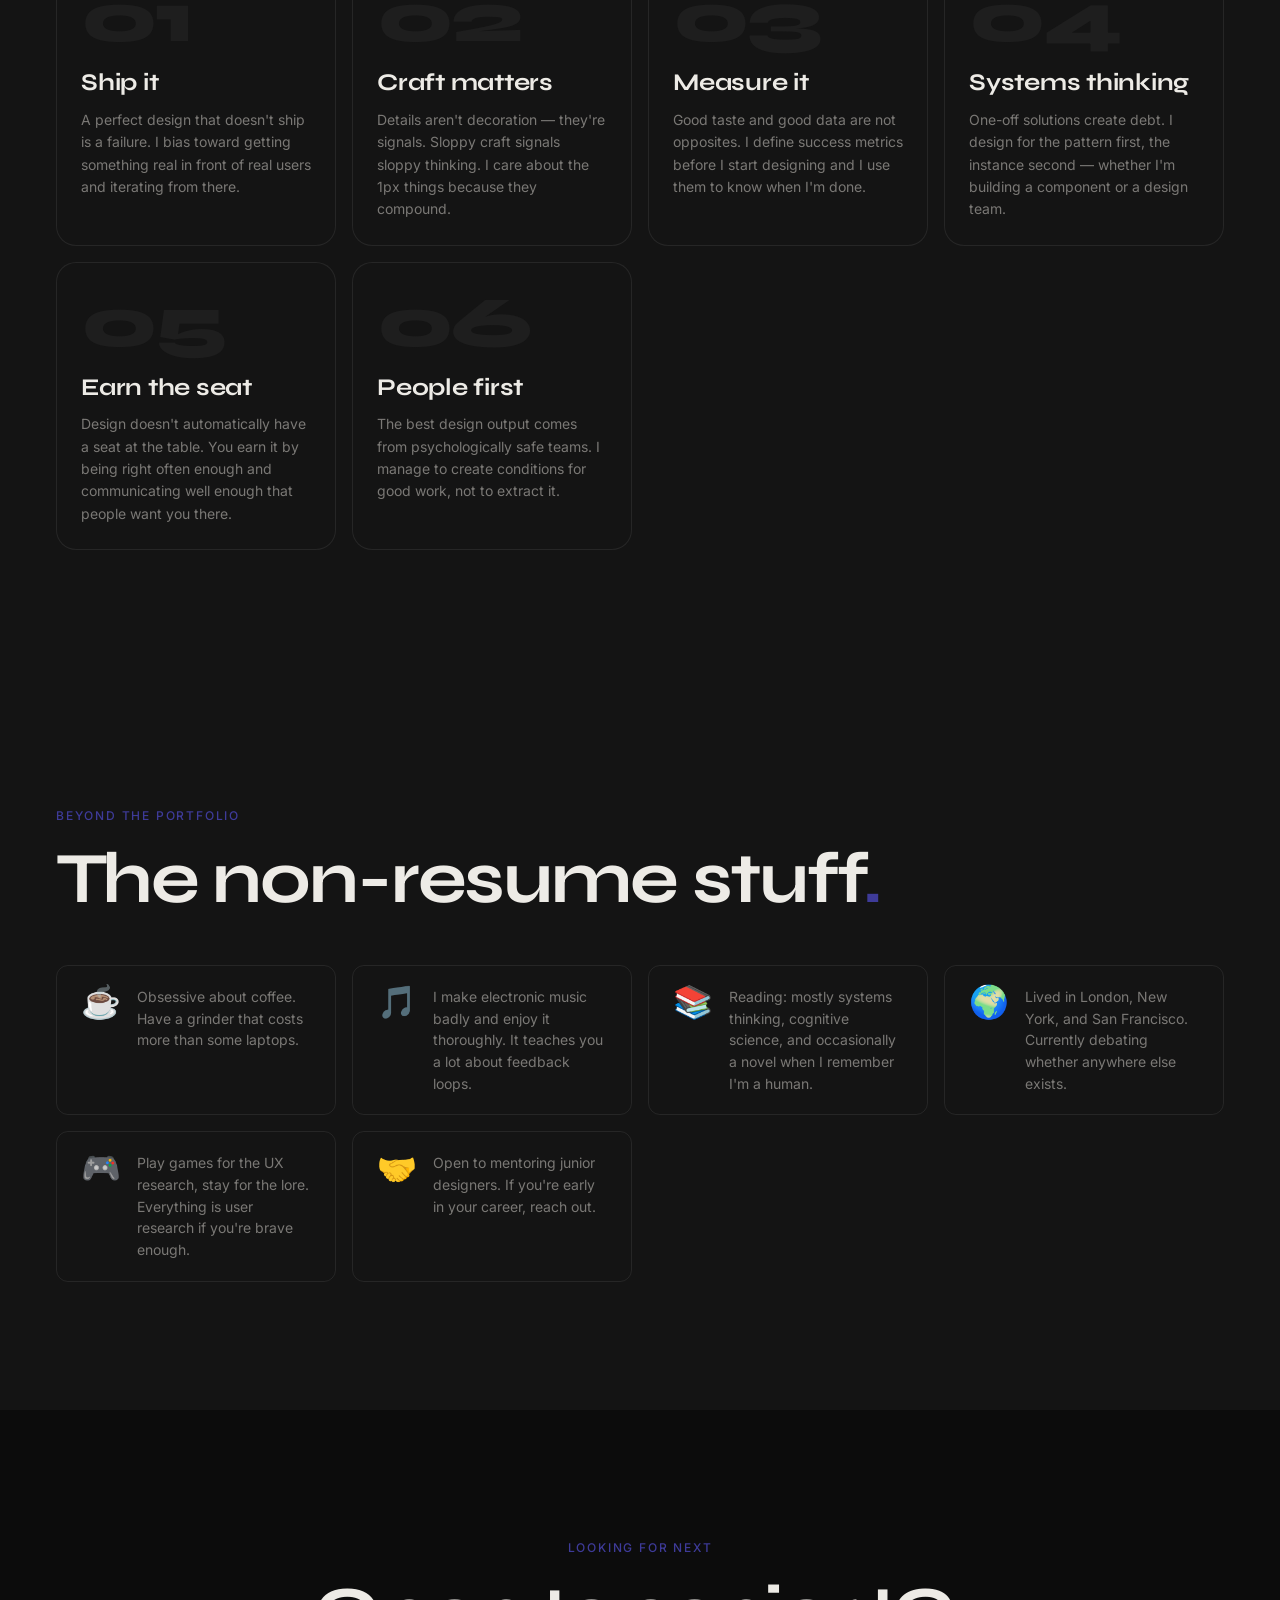
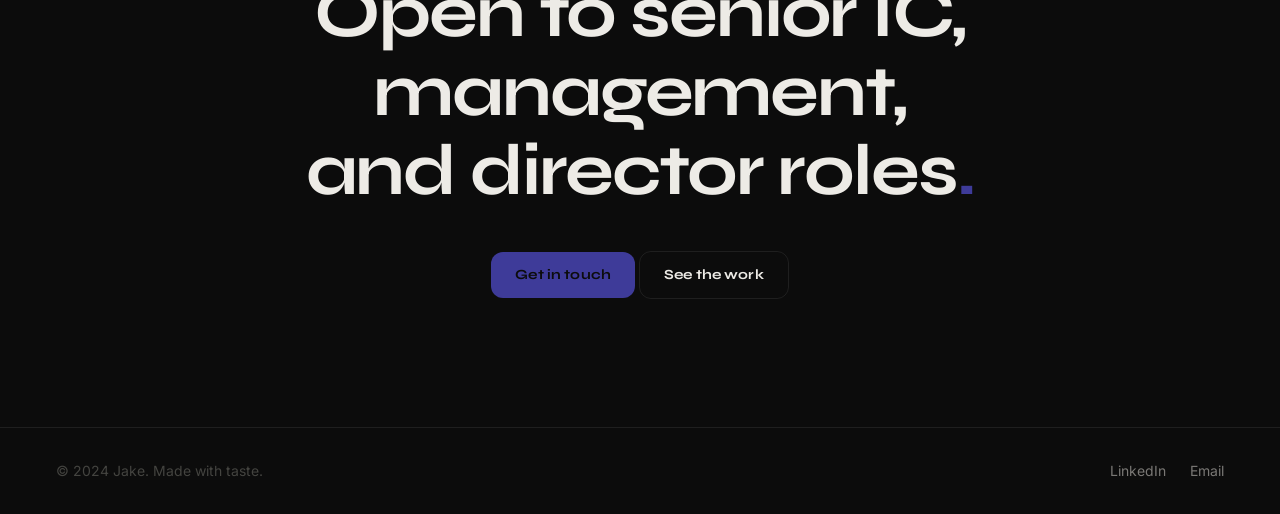
==== commit a9994420: "Remove custom cursor mouse follow effect Co-Authored-By: Claude Sonnet 4.6 <noreply@anthropic.com>" ====
--- a/about.html
+++ b/about.html
@@ -26,11 +26,6 @@
   <link rel="stylesheet" href="css/about.css">
 </head>
 <body>
-
-  <div class="cursor" aria-hidden="true">
-    <div class="cursor__dot"></div>
-    <div class="cursor__ring"></div>
-  </div>
 
   <div class="page-overlay" aria-hidden="true"></div>
 
@@ -250,7 +245,6 @@
     </div>
   </footer>
 
-  <script src="js/cursor.js" defer></script>
   <script src="js/transitions.js" defer></script>
   <script src="js/reveal.js" defer></script>
   <script src="js/tilt.js" defer></script>
--- a/css/tokens.css
+++ b/css/tokens.css
@@ -5,9 +5,9 @@
   --text:          #EDEBE6;
   --text-muted:    #7A7875;
   --text-dim:      #444440;
-  --accent:        #FF6B2B;
-  --accent-light:  #FF8F5A;
-  --accent-bg:     rgba(255, 107, 43, 0.12);
+  --accent:        #3E3B99;
+  --accent-light:  #5F5CC4;
+  --accent-bg:     rgba(62, 59, 153, 0.14);
   --border:        rgba(255, 255, 255, 0.08);
   --border-hover:  rgba(255, 255, 255, 0.16);
 
--- a/css/global.css
+++ b/css/global.css
@@ -9,46 +9,6 @@
   padding-block: clamp(5rem, 10vw, 9rem);
 }
 
-/* ── Custom Cursor ──────────────────────────────── */
-@media (pointer: fine) {
-  body { cursor: none; }
-  a, button, [role="button"] { cursor: none; }
-}
-
-.cursor {
-  position: fixed;
-  top: 0; left: 0;
-  pointer-events: none;
-  z-index: 9999;
-  mix-blend-mode: difference;
-}
-
-.cursor__dot {
-  position: absolute;
-  width: 10px; height: 10px;
-  background: var(--text);
-  border-radius: 50%;
-  transform: translate(-50%, -50%);
-  transition: width var(--dur-base) var(--ease-expo),
-              height var(--dur-base) var(--ease-expo),
-              opacity var(--dur-base);
-}
-
-.cursor__ring {
-  position: absolute;
-  width: 40px; height: 40px;
-  border: 1.5px solid var(--text);
-  border-radius: 50%;
-  transform: translate(-50%, -50%);
-  transition: width var(--dur-slow) var(--ease-expo),
-              height var(--dur-slow) var(--ease-expo),
-              opacity var(--dur-slow);
-}
-
-body.cursor-hover .cursor__dot { width: 6px; height: 6px; opacity: 0.5; }
-body.cursor-hover .cursor__ring { width: 56px; height: 56px; }
-body.cursor-clicking .cursor__dot { width: 14px; height: 14px; }
-body.cursor-clicking .cursor__ring { width: 32px; height: 32px; }
 
 /* ── Page Transition ────────────────────────────── */
 .page-overlay {
@@ -211,7 +171,7 @@
 .btn--primary:hover {
   background: var(--accent-light);
   transform: translateY(-2px);
-  box-shadow: 0 12px 32px rgba(255, 107, 43, 0.35);
+  box-shadow: 0 12px 32px rgba(62, 59, 153, 0.4);
 }
 
 .btn--ghost {
--- a/css/about.css
+++ b/css/about.css
@@ -38,7 +38,7 @@
   aspect-ratio: 3 / 4;
   border-radius: var(--radius-xl);
   background:
-    radial-gradient(ellipse at 50% 20%, rgba(255, 107, 43, 0.25) 0%, transparent 55%),
+    radial-gradient(ellipse at 50% 20%, rgba(62, 59, 153, 0.3) 0%, transparent 55%),
     linear-gradient(160deg, #1E1E2E 0%, #141414 100%);
   border: 1px solid var(--border);
   position: relative;
